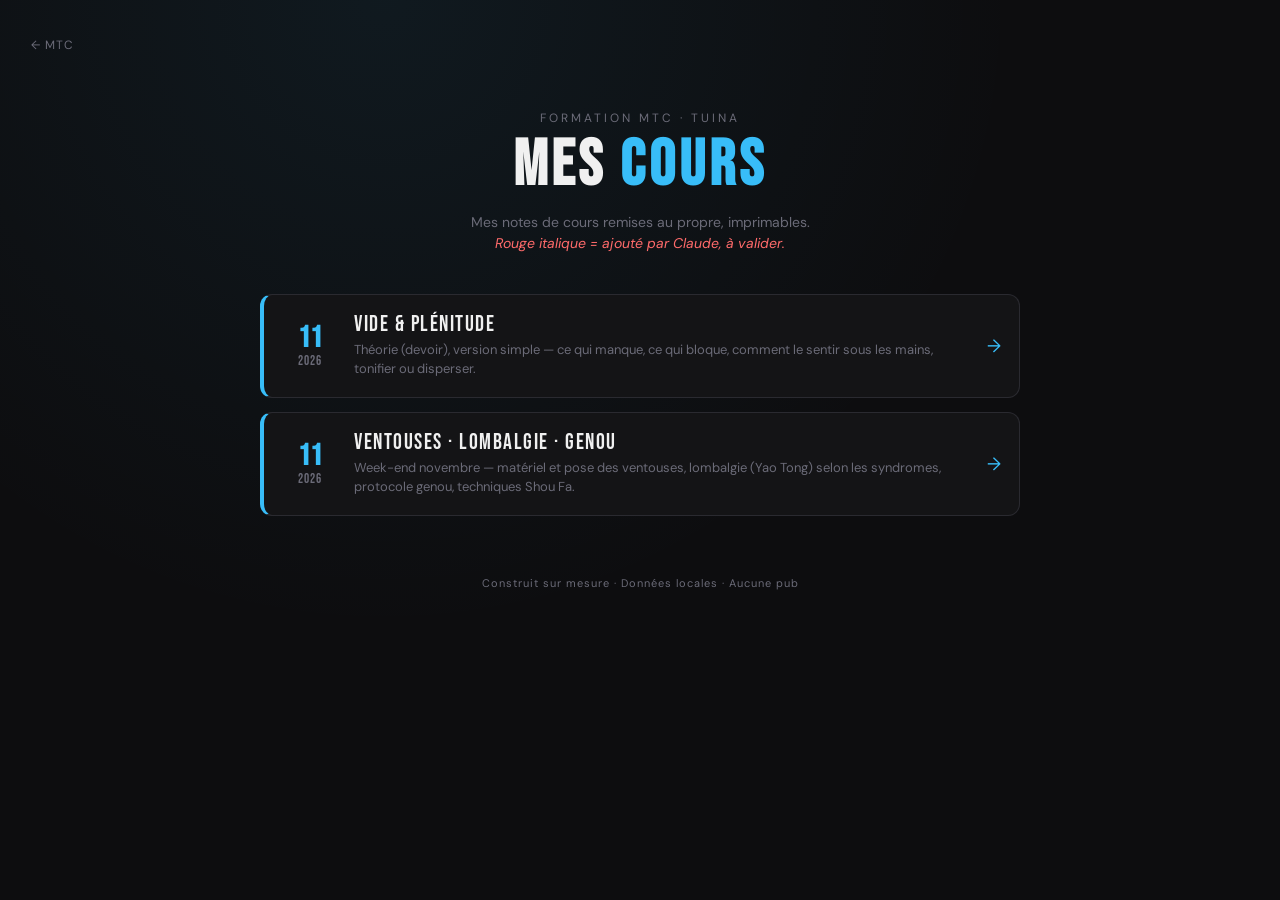
==== cours/index.html @ 1bae1cd8 "Cours Vide et Plénitude : réécriture en version simple pour débutant Co-Authored-By: Claude Opus 5.5" ====
<!DOCTYPE html>
<html lang="fr">
<head>
<meta charset="UTF-8">
<meta name="viewport" content="width=device-width, initial-scale=1.0">
<title>MTC — Mes cours</title>
<link href="https://fonts.googleapis.com/css2?family=Bebas+Neue&family=DM+Sans:wght@400;500;600;700&display=swap" rel="stylesheet">
<style>
:root{--bg:#0d0d0f;--surf:#141416;--surf2:#1c1c20;--bdr:#2a2a30;--acc:#e8ff47;--acc2:#ff6b35;--txt:#f0f0f0;--mut:#6b6b78;--grn:#4ade80;--purp:#a78bfa;--blue:#38bdf8}
*{box-sizing:border-box;margin:0;padding:0}
html,body{background:var(--bg);color:var(--txt);font-family:'DM Sans',sans-serif;min-height:100vh;-webkit-font-smoothing:antialiased}
body{display:flex;flex-direction:column;align-items:center;padding:30px 20px 60px;background:radial-gradient(circle at 30% 0%,rgba(56,189,248,.07),transparent 50%),var(--bg)}
.back{align-self:flex-start;font-size:12px;color:var(--mut);text-decoration:none;letter-spacing:1px;margin-bottom:30px;padding:6px 10px;border-radius:6px;border:1px solid transparent;transition:.2s}
.back:hover{color:var(--blue);border-color:var(--bdr)}
header{text-align:center;margin:20px 0 40px}
.hello{font-size:12px;letter-spacing:3px;text-transform:uppercase;color:var(--mut);margin-bottom:8px}
h1{font-family:'Bebas Neue',sans-serif;font-size:clamp(44px,7vw,64px);letter-spacing:4px;line-height:1}
h1 span{color:var(--blue)}
.subtitle{font-size:14px;color:var(--mut);margin-top:14px;max-width:520px;line-height:1.5}
.list{display:grid;gap:14px;max-width:760px;width:100%}
.c{display:flex;gap:16px;align-items:center;background:var(--surf);border:1px solid var(--bdr);border-left:4px solid var(--blue);border-radius:12px;padding:18px;text-decoration:none;color:inherit;transition:.22s}
.c:hover{transform:translateY(-2px);border-color:var(--blue);box-shadow:0 10px 26px rgba(0,0,0,.3)}
.date{font-family:'Bebas Neue',sans-serif;text-align:center;min-width:56px;line-height:1}
.date b{display:block;font-size:30px;color:var(--blue)}
.date small{font-size:13px;letter-spacing:1px;color:var(--mut)}
.info{flex:1}
.t{font-family:'Bebas Neue',sans-serif;font-size:22px;letter-spacing:1.5px;line-height:1.1}
.d{font-size:13px;color:var(--mut);margin-top:4px;line-height:1.45}
.arw{color:var(--blue);font-size:18px}
footer{margin-top:60px;font-size:11px;color:var(--mut);letter-spacing:1px}
</style><script src="/lvnav.js"></script>
</head><body>
<a class="back" href="../">← MTC</a>
<header>
  <div class="hello">Formation MTC · Tuina</div>
  <h1>MES <span>COURS</span></h1>
  <div class="subtitle">Mes notes de cours remises au propre, imprimables.<br><span style="color:#ff6b6b;font-style:italic">Rouge italique = ajouté par Claude, à valider.</span></div>
</header>
<main class="list">
  <a class="c" href="2026-11-vide-plenitude.html">
    <div class="date"><b>11</b><small>2026</small></div>
    <div class="info">
      <div class="t">Vide &amp; Plénitude</div>
      <div class="d">Théorie (devoir), version simple — ce qui manque, ce qui bloque, comment le sentir sous les mains, tonifier ou disperser.</div>
    </div>
    <div class="arw">→</div>
  </a>
  <a class="c" href="2026-11-ventouses.html">
    <div class="date"><b>11</b><small>2026</small></div>
    <div class="info">
      <div class="t">Ventouses · Lombalgie · Genou</div>
      <div class="d">Week-end novembre — matériel et pose des ventouses, lombalgie (Yao Tong) selon les syndromes, protocole genou, techniques Shou Fa.</div>
    </div>
    <div class="arw">→</div>
  </a>
</main>
<footer>Construit sur mesure · Données locales · Aucune pub</footer>
<script>if(window.LVNAV){ LVNAV.init({ app:"mtc-cours", snapshot:function(){return{};}, restore:function(){} }); }</script>
</body></html>
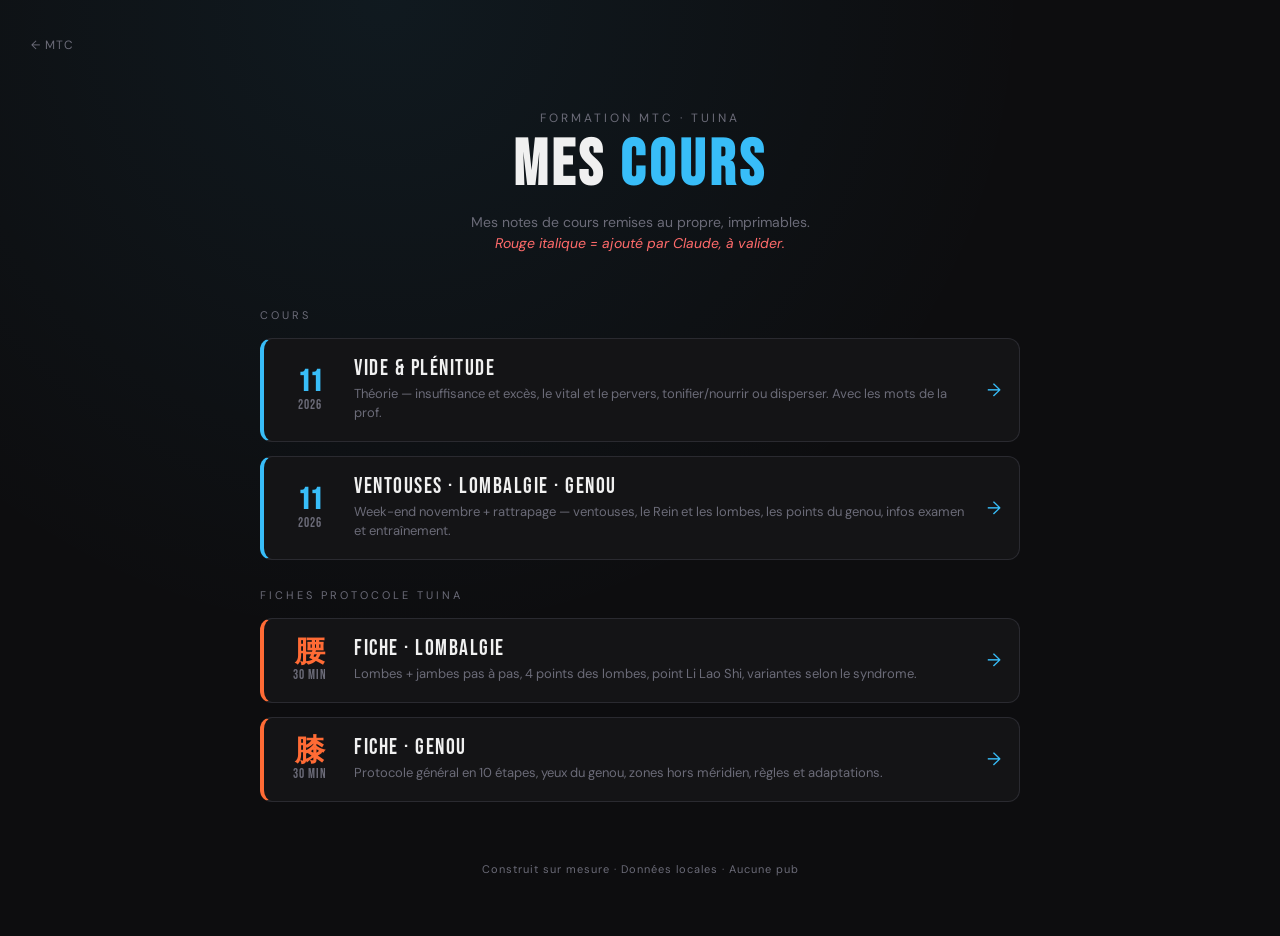
==== commit 9683e2a8: "Cours mis à jour avec le rattrapage (mots de la prof) + fiches protocole Tuina lombalgie et genou Co" ====
--- a/cours/index.html
+++ b/cours/index.html
@@ -27,6 +27,9 @@
 .t{font-family:'Bebas Neue',sans-serif;font-size:22px;letter-spacing:1.5px;line-height:1.1}
 .d{font-size:13px;color:var(--mut);margin-top:4px;line-height:1.45}
 .arw{color:var(--blue);font-size:18px}
+.sec{font-size:11px;letter-spacing:3px;text-transform:uppercase;color:var(--mut);margin:14px 0 2px}
+.c.f{border-left-color:var(--acc2)}
+.c.f .date b{color:var(--acc2)}
 footer{margin-top:60px;font-size:11px;color:var(--mut);letter-spacing:1px}
 </style><script src="/lvnav.js"></script>
 </head><body>
@@ -37,11 +40,12 @@
   <div class="subtitle">Mes notes de cours remises au propre, imprimables.<br><span style="color:#ff6b6b;font-style:italic">Rouge italique = ajouté par Claude, à valider.</span></div>
 </header>
 <main class="list">
+  <div class="sec">Cours</div>
   <a class="c" href="2026-11-vide-plenitude.html">
     <div class="date"><b>11</b><small>2026</small></div>
     <div class="info">
       <div class="t">Vide &amp; Plénitude</div>
-      <div class="d">Théorie (devoir), version simple — ce qui manque, ce qui bloque, comment le sentir sous les mains, tonifier ou disperser.</div>
+      <div class="d">Théorie — insuffisance et excès, le vital et le pervers, tonifier/nourrir ou disperser. Avec les mots de la prof.</div>
     </div>
     <div class="arw">→</div>
   </a>
@@ -49,7 +53,24 @@
     <div class="date"><b>11</b><small>2026</small></div>
     <div class="info">
       <div class="t">Ventouses · Lombalgie · Genou</div>
-      <div class="d">Week-end novembre — matériel et pose des ventouses, lombalgie (Yao Tong) selon les syndromes, protocole genou, techniques Shou Fa.</div>
+      <div class="d">Week-end novembre + rattrapage — ventouses, le Rein et les lombes, les points du genou, infos examen et entraînement.</div>
+    </div>
+    <div class="arw">→</div>
+  </a>
+  <div class="sec">Fiches protocole Tuina</div>
+  <a class="c f" href="fiche-lombalgie.html">
+    <div class="date"><b>腰</b><small>30 min</small></div>
+    <div class="info">
+      <div class="t">Fiche · Lombalgie</div>
+      <div class="d">Lombes + jambes pas à pas, 4 points des lombes, point Li Lao Shi, variantes selon le syndrome.</div>
+    </div>
+    <div class="arw">→</div>
+  </a>
+  <a class="c f" href="fiche-genou.html">
+    <div class="date"><b>膝</b><small>30 min</small></div>
+    <div class="info">
+      <div class="t">Fiche · Genou</div>
+      <div class="d">Protocole général en 10 étapes, yeux du genou, zones hors méridien, règles et adaptations.</div>
     </div>
     <div class="arw">→</div>
   </a>
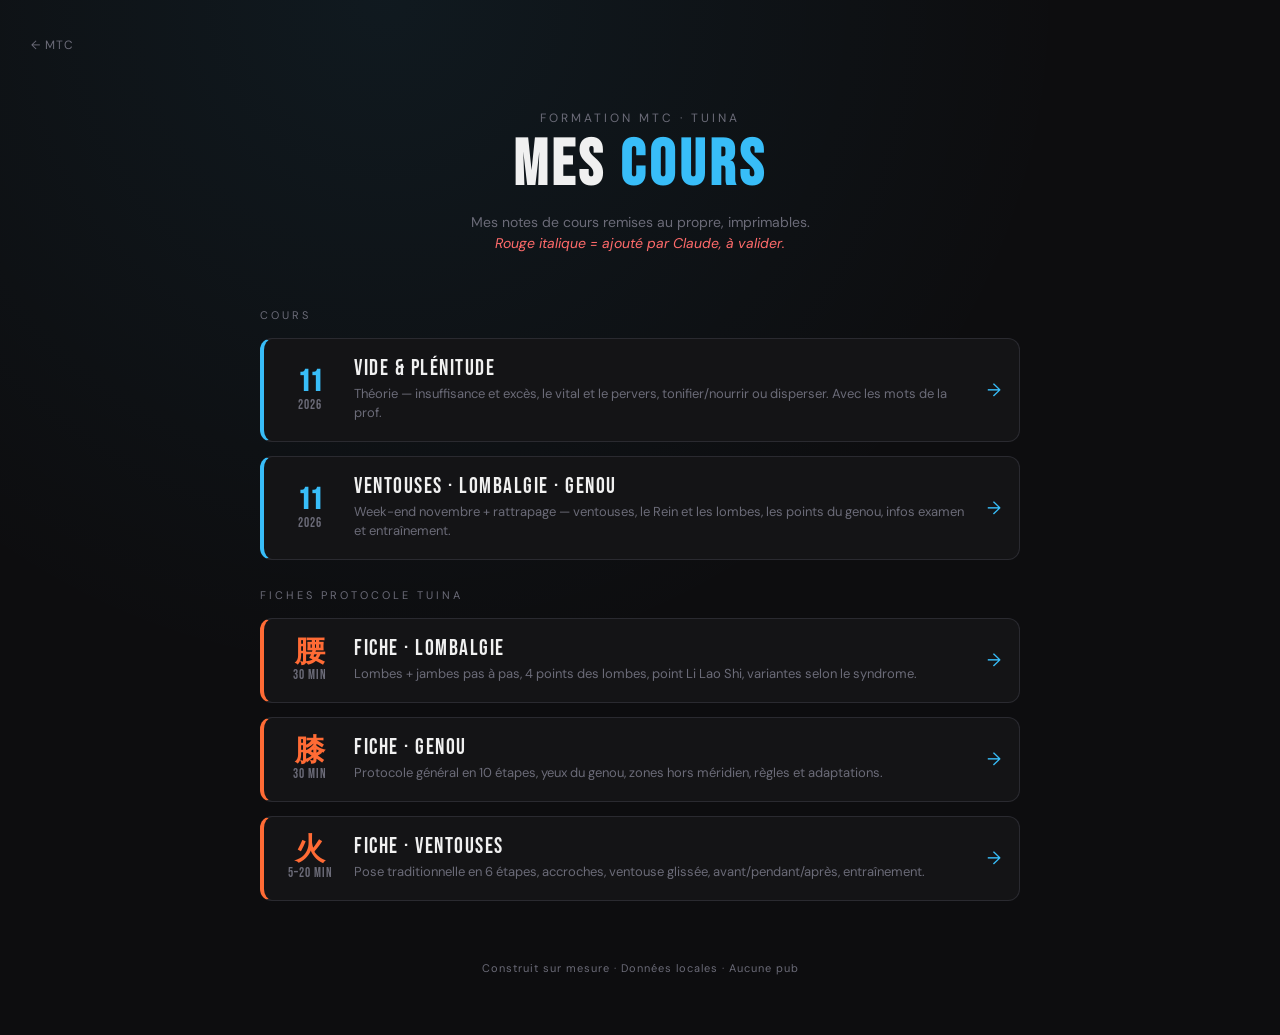
==== commit 86d04795: "Ajout fiche technique Ventouses Co-Authored-By: Claude Opus 5.5 <noreply@anthropic.com> Claude-Sessi" ====
--- a/cours/index.html
+++ b/cours/index.html
@@ -74,6 +74,14 @@
     </div>
     <div class="arw">→</div>
   </a>
+  <a class="c f" href="fiche-ventouses.html">
+    <div class="date"><b>火</b><small>5–20 min</small></div>
+    <div class="info">
+      <div class="t">Fiche · Ventouses</div>
+      <div class="d">Pose traditionnelle en 6 étapes, accroches, ventouse glissée, avant/pendant/après, entraînement.</div>
+    </div>
+    <div class="arw">→</div>
+  </a>
 </main>
 <footer>Construit sur mesure · Données locales · Aucune pub</footer>
 <script>if(window.LVNAV){ LVNAV.init({ app:"mtc-cours", snapshot:function(){return{};}, restore:function(){} }); }</script>
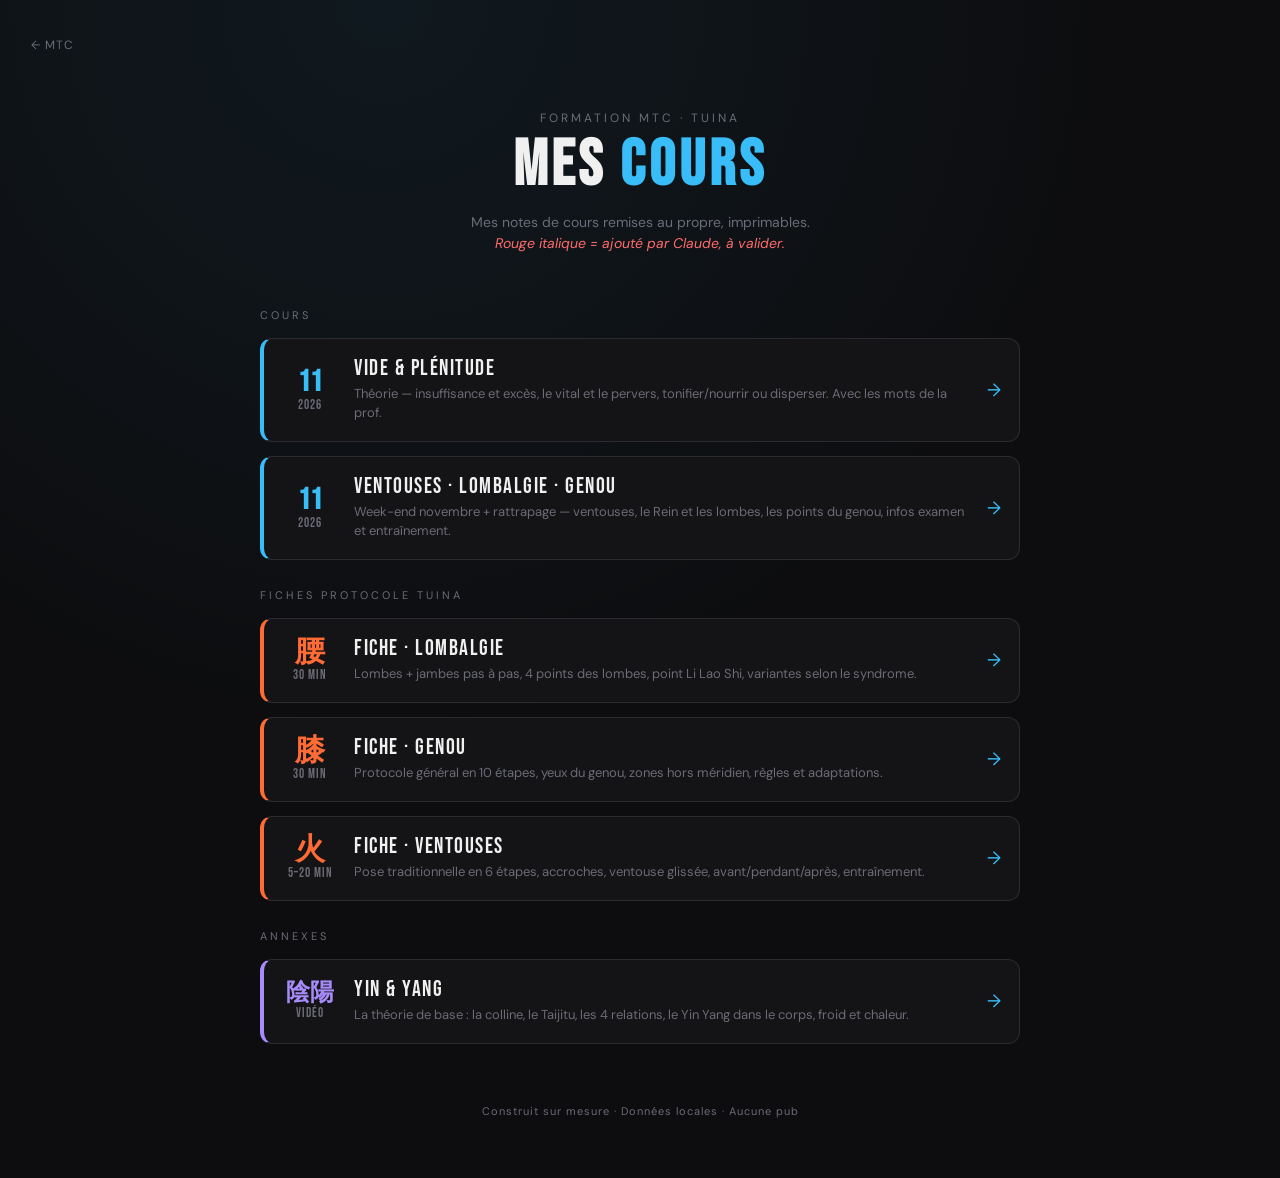
==== commit be1f35db: "Ajout section Annexes + annexe Yin et Yang Co-Authored-By: Claude Opus 5.5 <noreply@anthropic.com> C" ====
--- a/cours/index.html
+++ b/cours/index.html
@@ -30,6 +30,8 @@
 .sec{font-size:11px;letter-spacing:3px;text-transform:uppercase;color:var(--mut);margin:14px 0 2px}
 .c.f{border-left-color:var(--acc2)}
 .c.f .date b{color:var(--acc2)}
+.c.a{border-left-color:var(--purp)}
+.c.a .date b{color:var(--purp);font-size:24px}
 footer{margin-top:60px;font-size:11px;color:var(--mut);letter-spacing:1px}
 </style><script src="/lvnav.js"></script>
 </head><body>
@@ -82,6 +84,15 @@
     </div>
     <div class="arw">→</div>
   </a>
+  <div class="sec">Annexes</div>
+  <a class="c a" href="annexe-yin-yang.html">
+    <div class="date"><b>陰陽</b><small>vidéo</small></div>
+    <div class="info">
+      <div class="t">Yin &amp; Yang</div>
+      <div class="d">La théorie de base : la colline, le Taijitu, les 4 relations, le Yin Yang dans le corps, froid et chaleur.</div>
+    </div>
+    <div class="arw">→</div>
+  </a>
 </main>
 <footer>Construit sur mesure · Données locales · Aucune pub</footer>
 <script>if(window.LVNAV){ LVNAV.init({ app:"mtc-cours", snapshot:function(){return{};}, restore:function(){} }); }</script>
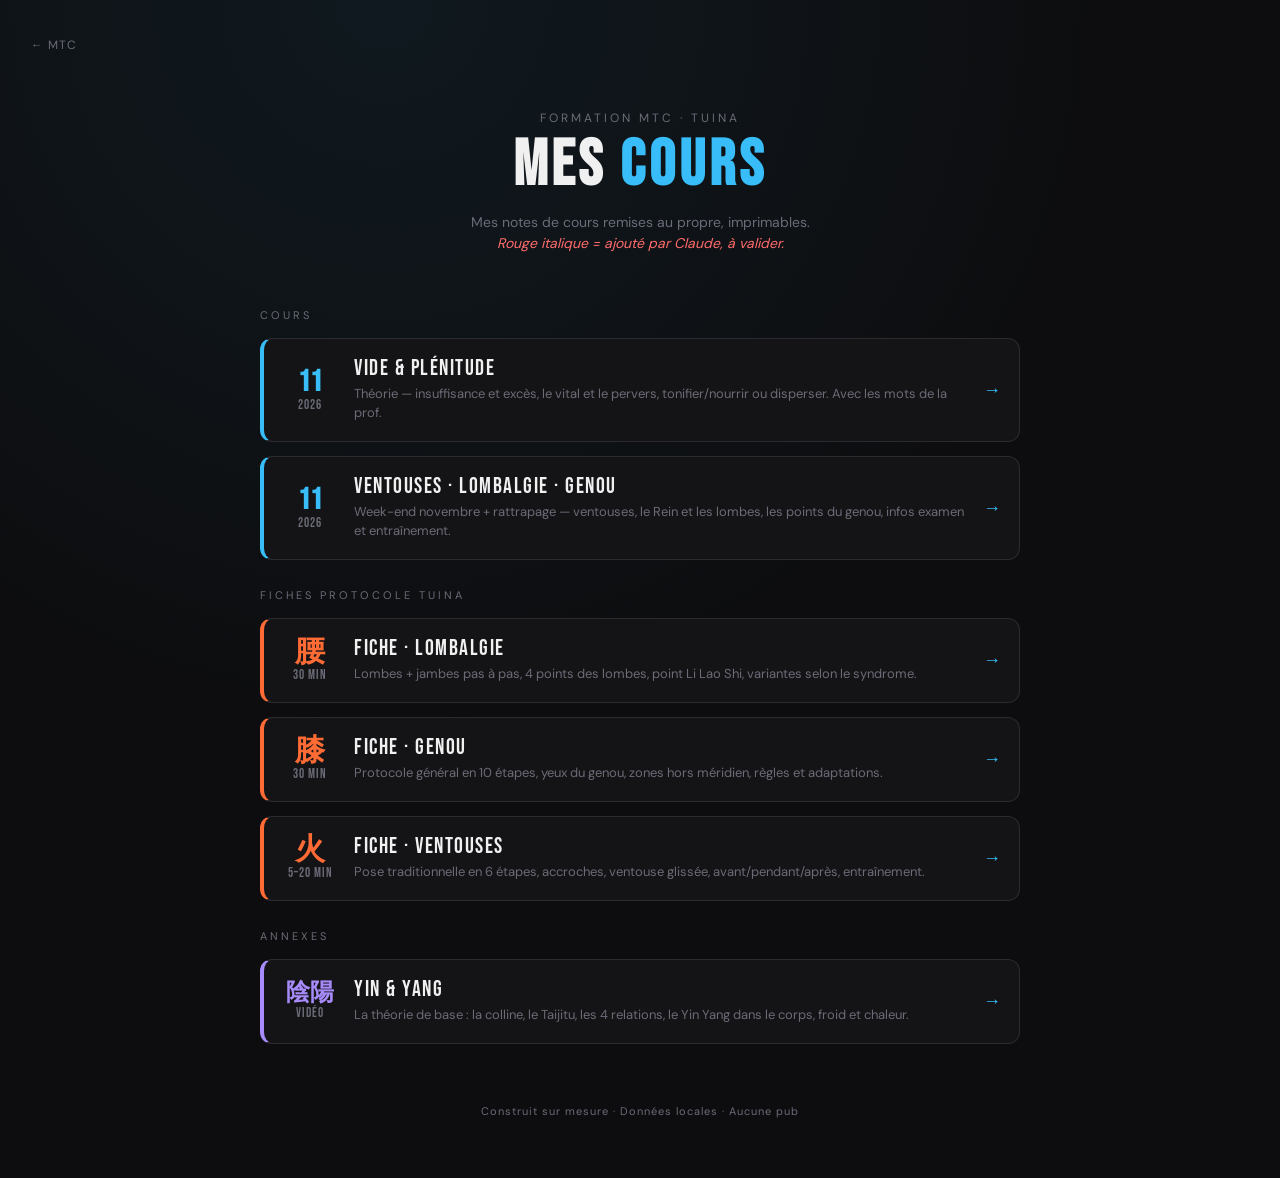
==== commit 6ac1ba8b: "Polices DM Sans et Bebas Neue hébergées localement : même police à l'écran, à l'impression et dans l" ====
--- a/cours/index.html
+++ b/cours/index.html
@@ -4,8 +4,8 @@
 <meta charset="UTF-8">
 <meta name="viewport" content="width=device-width, initial-scale=1.0">
 <title>MTC — Mes cours</title>
-<link href="https://fonts.googleapis.com/css2?family=Bebas+Neue&family=DM+Sans:wght@400;500;600;700&display=swap" rel="stylesheet">
 <style>
+@font-face{font-family:'DM Sans';font-weight:400;src:url(fonts/dm-sans-latin-400-normal.woff2) format('woff2')}@font-face{font-family:'DM Sans';font-weight:600;src:url(fonts/dm-sans-latin-600-normal.woff2) format('woff2')}@font-face{font-family:'DM Sans';font-weight:700;src:url(fonts/dm-sans-latin-700-normal.woff2) format('woff2')}@font-face{font-family:'Bebas Neue';src:url(fonts/bebas-neue-latin-400-normal.woff2) format('woff2')}
 :root{--bg:#0d0d0f;--surf:#141416;--surf2:#1c1c20;--bdr:#2a2a30;--acc:#e8ff47;--acc2:#ff6b35;--txt:#f0f0f0;--mut:#6b6b78;--grn:#4ade80;--purp:#a78bfa;--blue:#38bdf8}
 *{box-sizing:border-box;margin:0;padding:0}
 html,body{background:var(--bg);color:var(--txt);font-family:'DM Sans',sans-serif;min-height:100vh;-webkit-font-smoothing:antialiased}
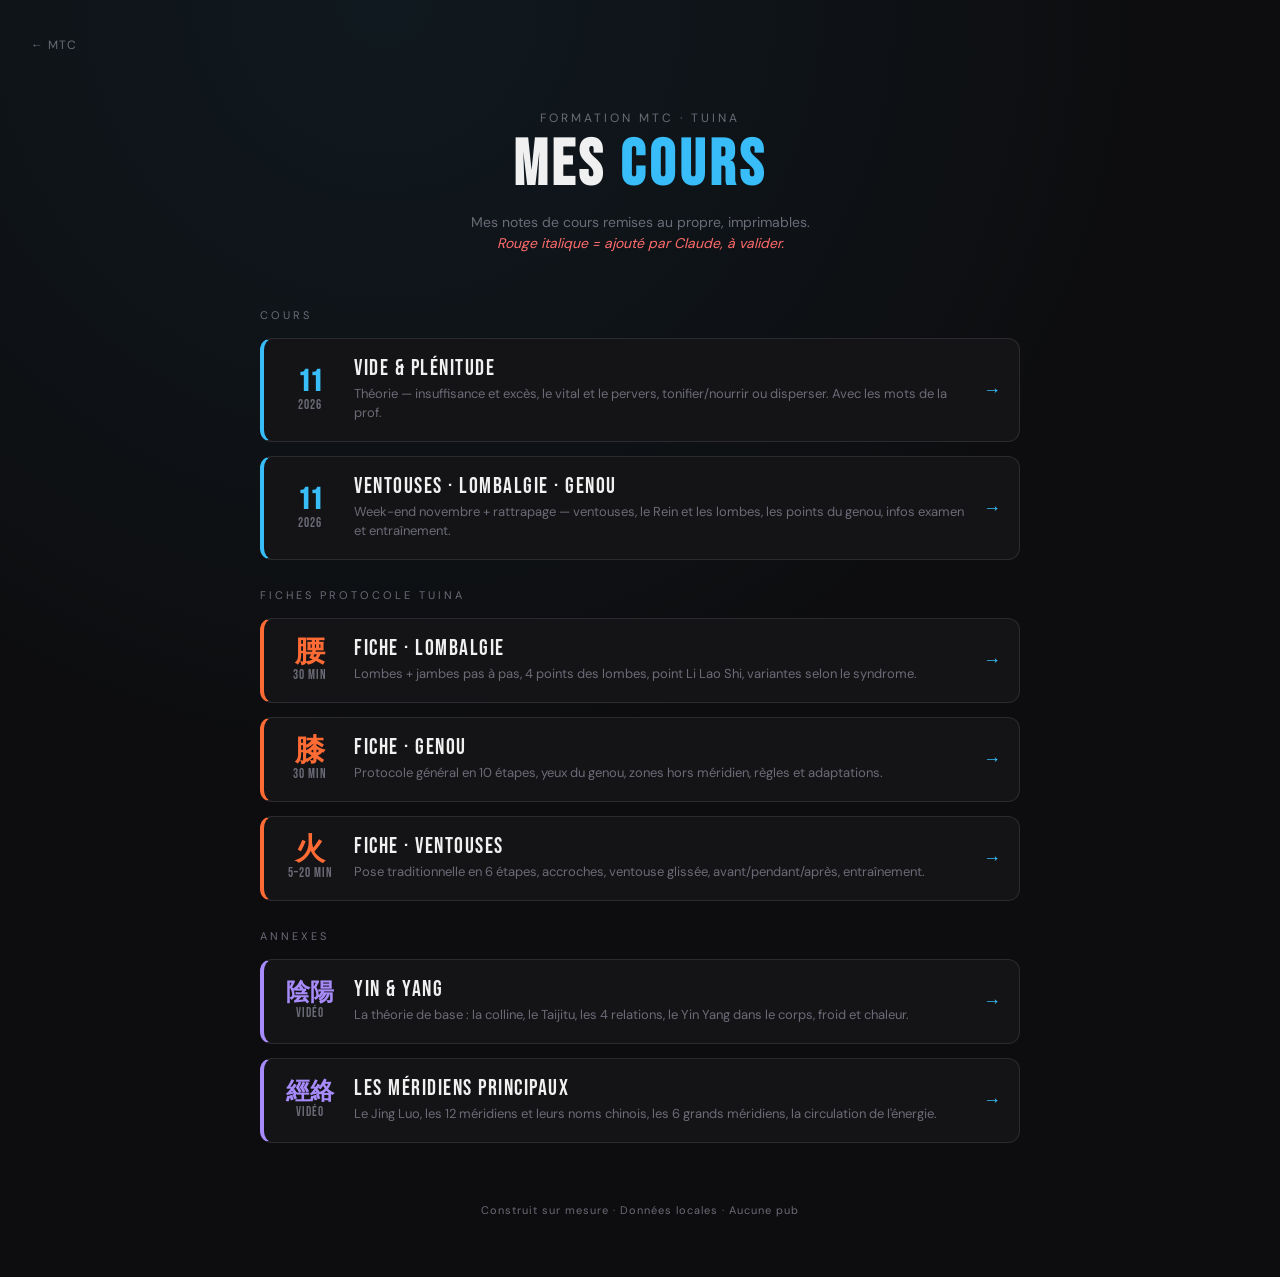
==== commit 9964d224: "Annexe : le réseau des méridiens principaux Co-Authored-By: Claude Opus 5.5 <noreply@anthropic.com> " ====
--- a/cours/index.html
+++ b/cours/index.html
@@ -93,6 +93,14 @@
     </div>
     <div class="arw">→</div>
   </a>
+  <a class="c a" href="annexe-meridiens.html">
+    <div class="date"><b>經絡</b><small>vidéo</small></div>
+    <div class="info">
+      <div class="t">Les méridiens principaux</div>
+      <div class="d">Le Jing Luo, les 12 méridiens et leurs noms chinois, les 6 grands méridiens, la circulation de l'énergie.</div>
+    </div>
+    <div class="arw">→</div>
+  </a>
 </main>
 <footer>Construit sur mesure · Données locales · Aucune pub</footer>
 <script>if(window.LVNAV){ LVNAV.init({ app:"mtc-cours", snapshot:function(){return{};}, restore:function(){} }); }</script>
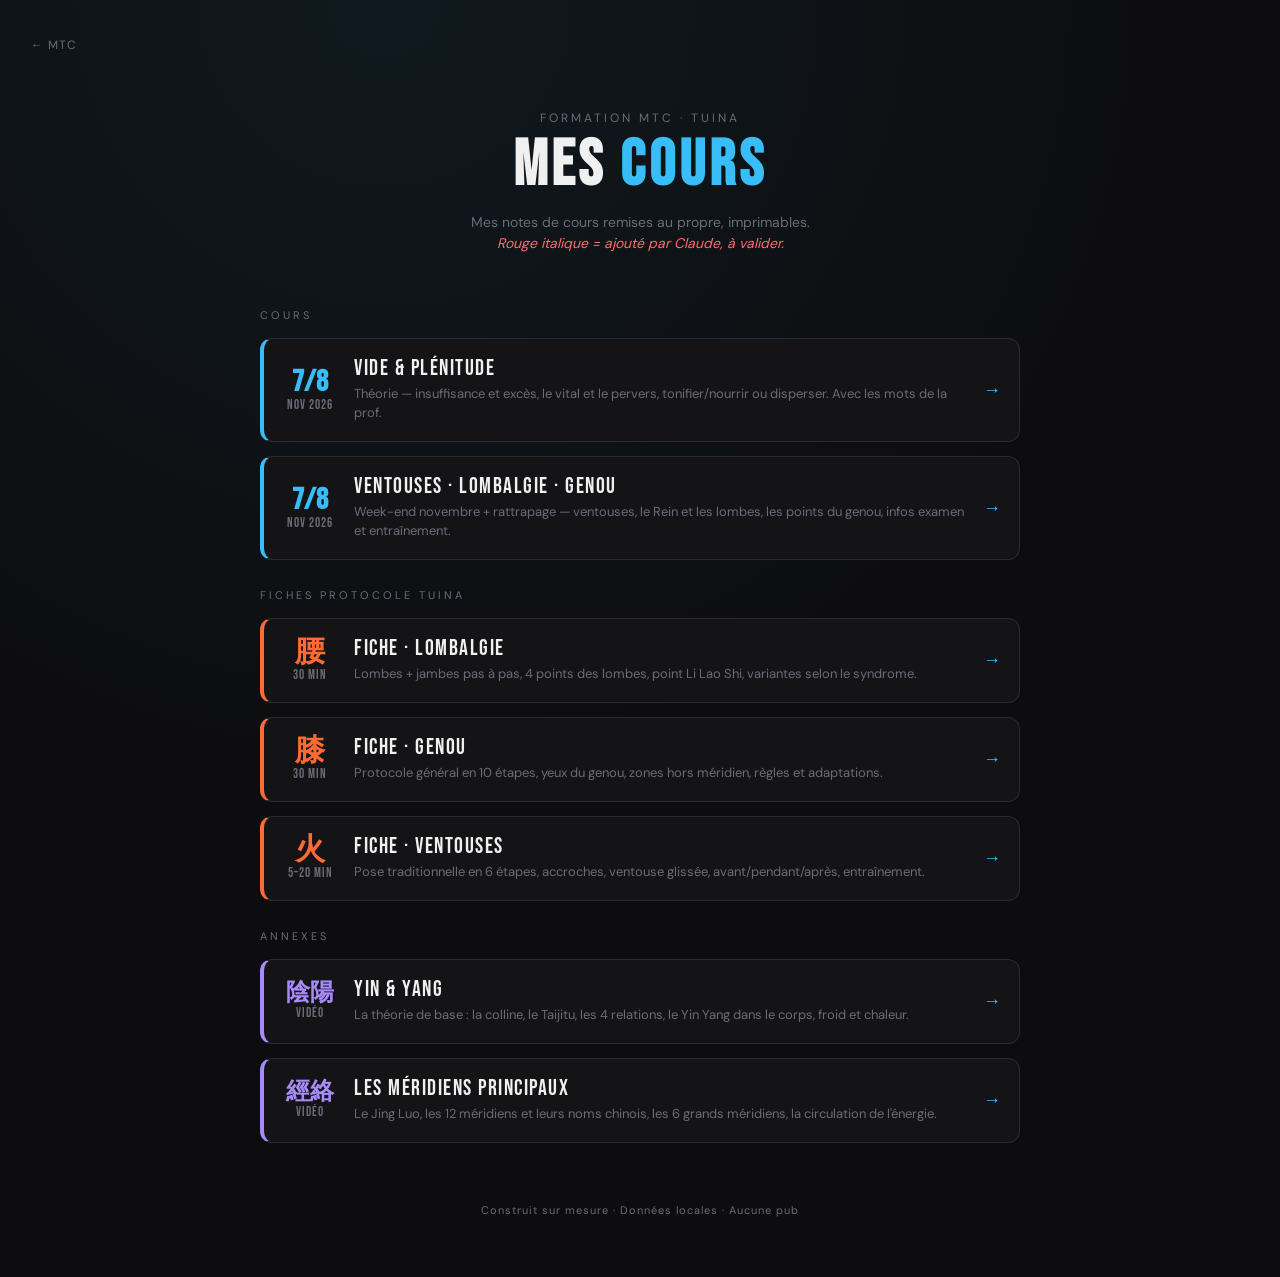
==== commit f3f138bb: "Dates des cours : 7/8 NOV 2026 Co-Authored-By: Claude Opus 5.5 <noreply@anthropic.com> Claude-Sessio" ====
--- a/cours/index.html
+++ b/cours/index.html
@@ -44,7 +44,7 @@
 <main class="list">
   <div class="sec">Cours</div>
   <a class="c" href="2026-11-vide-plenitude.html">
-    <div class="date"><b>11</b><small>2026</small></div>
+    <div class="date"><b>7/8</b><small>NOV 2026</small></div>
     <div class="info">
       <div class="t">Vide &amp; Plénitude</div>
       <div class="d">Théorie — insuffisance et excès, le vital et le pervers, tonifier/nourrir ou disperser. Avec les mots de la prof.</div>
@@ -52,7 +52,7 @@
     <div class="arw">→</div>
   </a>
   <a class="c" href="2026-11-ventouses.html">
-    <div class="date"><b>11</b><small>2026</small></div>
+    <div class="date"><b>7/8</b><small>NOV 2026</small></div>
     <div class="info">
       <div class="t">Ventouses · Lombalgie · Genou</div>
       <div class="d">Week-end novembre + rattrapage — ventouses, le Rein et les lombes, les points du genou, infos examen et entraînement.</div>
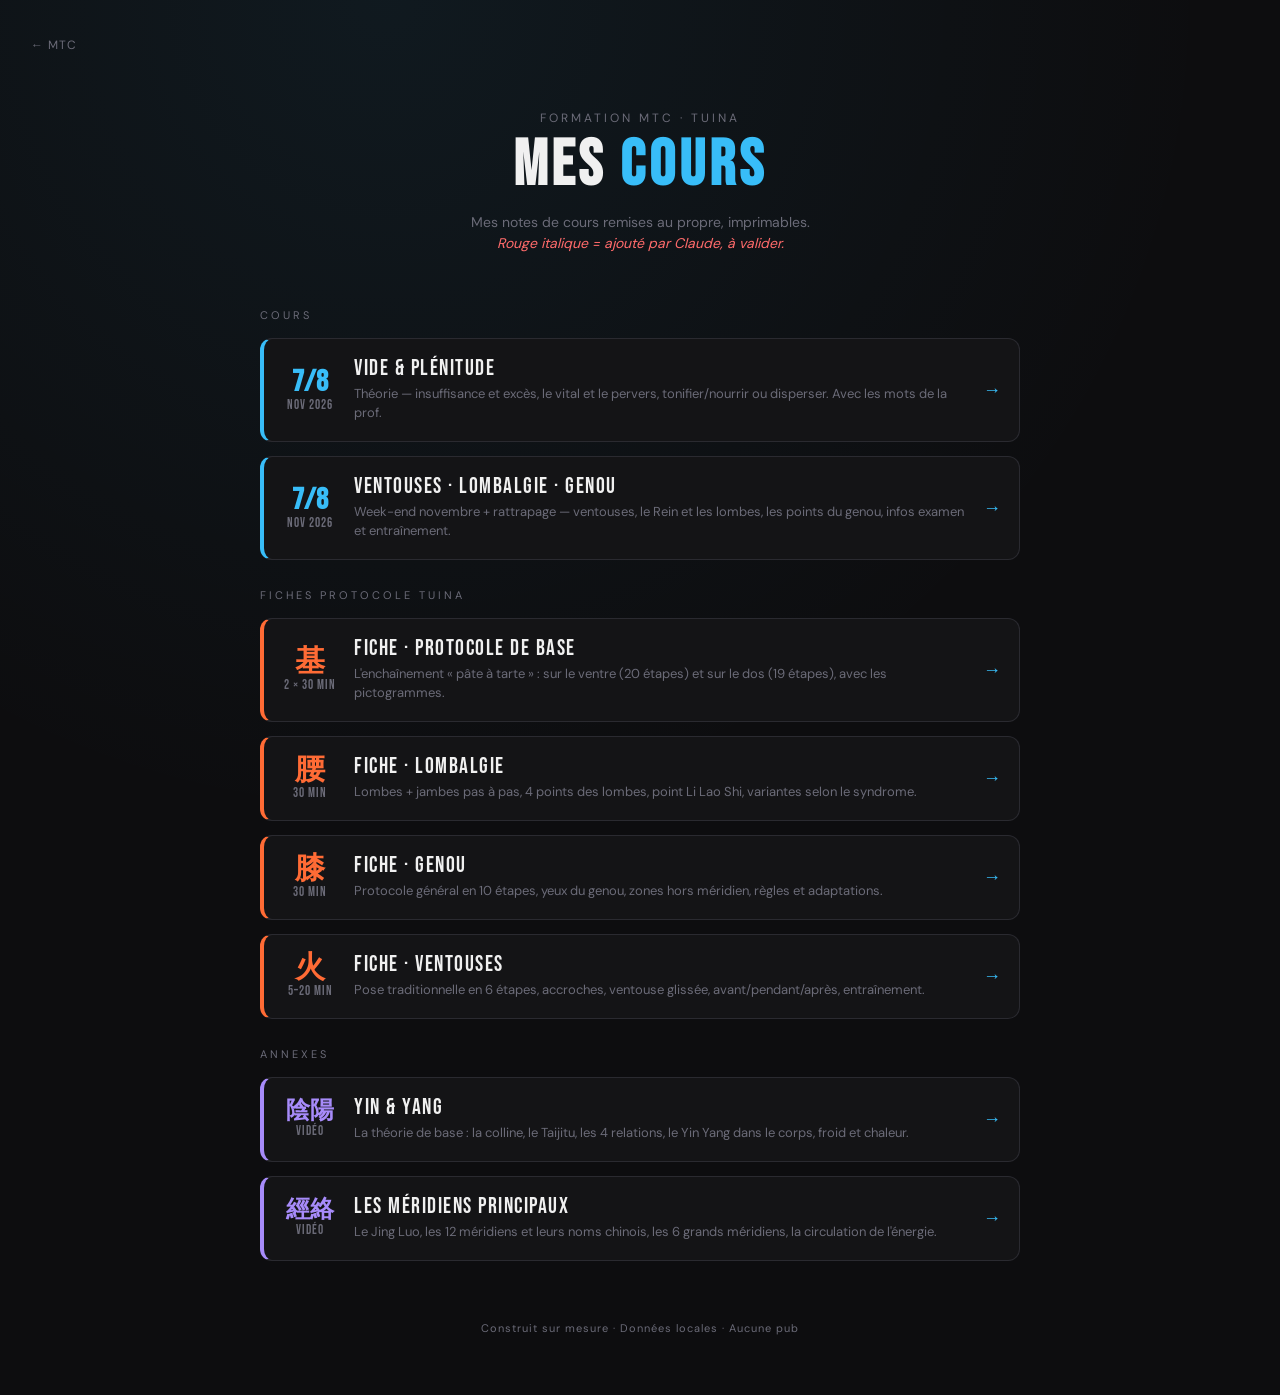
==== commit 0530d4a9: "Fiche protocole de base avec pictogrammes redessinés Co-Authored-By: Claude Opus 5.5 <noreply@anthro" ====
--- a/cours/index.html
+++ b/cours/index.html
@@ -60,6 +60,14 @@
     <div class="arw">→</div>
   </a>
   <div class="sec">Fiches protocole Tuina</div>
+  <a class="c f" href="fiche-protocole-base.html">
+    <div class="date"><b>基</b><small>2 × 30 min</small></div>
+    <div class="info">
+      <div class="t">Fiche · Protocole de base</div>
+      <div class="d">L'enchaînement « pâte à tarte » : sur le ventre (20 étapes) et sur le dos (19 étapes), avec les pictogrammes.</div>
+    </div>
+    <div class="arw">→</div>
+  </a>
   <a class="c f" href="fiche-lombalgie.html">
     <div class="date"><b>腰</b><small>30 min</small></div>
     <div class="info">
